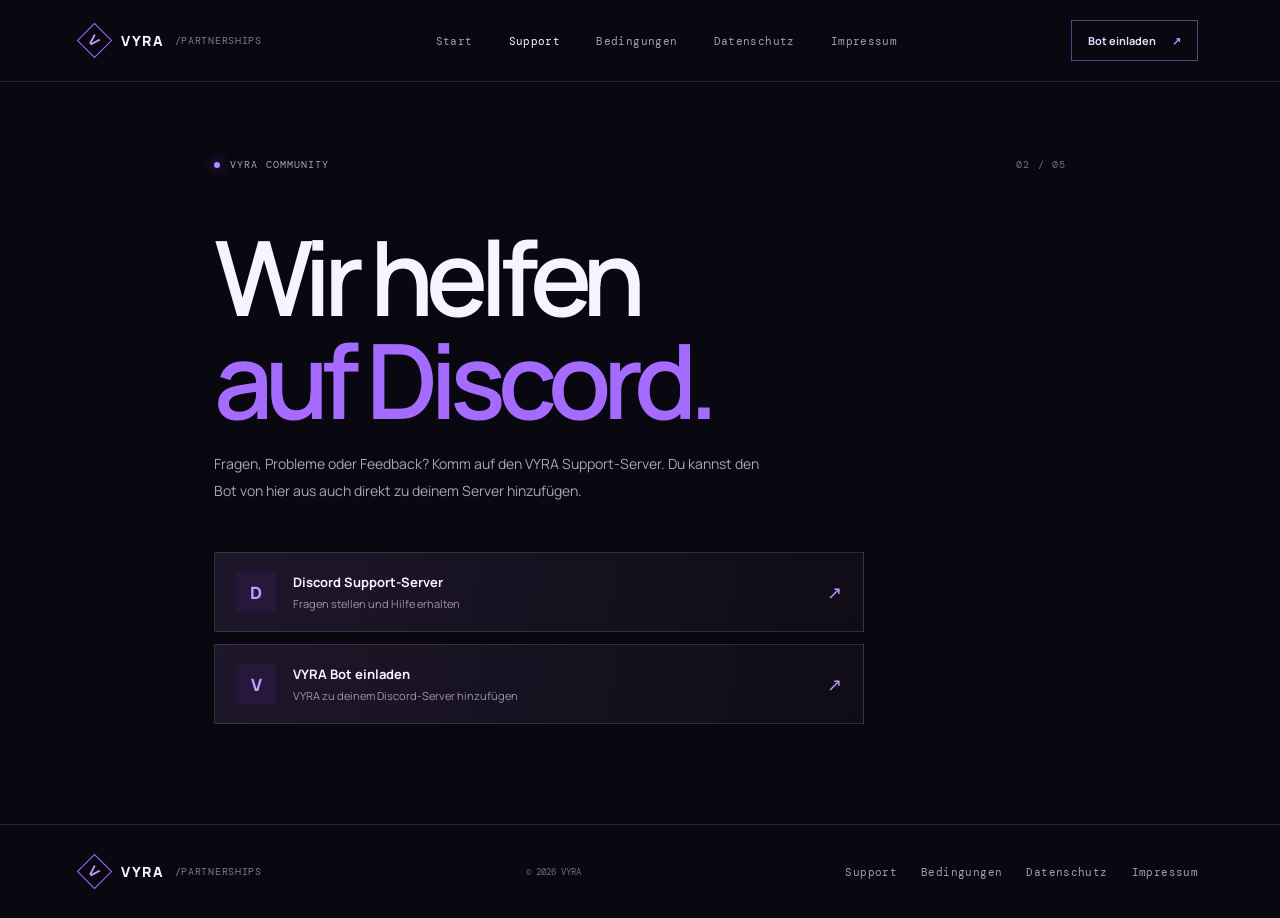
==== donate.html @ c7162ee7 "Add files via upload" ====
<!doctype html>
<html lang="de">
<head>
  <meta charset="utf-8">
  <meta name="viewport" content="width=device-width, initial-scale=1">
  <meta name="theme-color" content="#090710">
  <meta name="description" content="Erhalte Hilfe zu VYRA im offiziellen Discord-Support-Server oder lade den Bot auf deinen Server ein.">
  <meta name="robots" content="index,follow">
  <meta property="og:type" content="website">
  <meta property="og:title" content="Support VYRA">
  <meta property="og:description" content="Support-Server und Bot-Invite für VYRA.">
  <link rel="icon" type="image/webp" href="assets/vyra-avatar.webp">
  <title>Support VYRA</title>
  <link rel="preconnect" href="https://fonts.googleapis.com">
  <link rel="preconnect" href="https://fonts.gstatic.com" crossorigin>
  <link href="https://fonts.googleapis.com/css2?family=DM+Mono:wght@400;500&family=Manrope:wght@400;500;600;700;800&display=swap" rel="stylesheet">
  <link rel="stylesheet" href="styles.css">
  <script type="module" src="app.js"></script>
</head>
<body>
  <header class="site-header">
    <a class="wordmark" href="index.html" aria-label="VYRA Startseite"><span class="brand-mark">V</span> VYRA<span class="wordmark-light">/PARTNERSHIPS</span></a>
    <button class="menu-toggle" type="button" aria-expanded="false" aria-label="Menü öffnen"><span></span><span></span></button>
    <nav class="nav-links" aria-label="Hauptnavigation"><a href="index.html">Start</a><a class="active" href="donate.html">Support</a><a href="terms.html">Bedingungen</a><a href="privacy.html">Datenschutz</a><a href="impressum.html">Impressum</a></nav>
    <a class="header-cta" href="https://discord.com/oauth2/authorize?client_id=1557356839136534638" target="_blank" rel="noopener noreferrer">Bot einladen <span>↗</span></a>
  </header>
  <main class="subpage">
    <div class="subpage-top"><p class="eyebrow"><span class="status-dot"></span> VYRA COMMUNITY</p><span class="page-number">02 / 05</span></div>
    <h1>Wir helfen<br><span>auf Discord.</span></h1>
    <p class="lead">Fragen, Probleme oder Feedback? Komm auf den VYRA Support-Server. Du kannst den Bot von hier aus auch direkt zu deinem Server hinzufügen.</p>
    <div class="donation-list">
      <a class="donation-card" href="https://discord.gg/QHUNcKmzRb" target="_blank" rel="noopener noreferrer"><span class="donation-icon">D</span><span class="donation-info"><strong>Discord Support-Server</strong><small>Fragen stellen und Hilfe erhalten</small></span><span class="donation-arrow">↗</span></a>
      <a class="donation-card" href="https://discord.com/oauth2/authorize?client_id=1557356839136534638" target="_blank" rel="noopener noreferrer"><span class="donation-icon">V</span><span class="donation-info"><strong>VYRA Bot einladen</strong><small>VYRA zu deinem Discord-Server hinzufügen</small></span><span class="donation-arrow">↗</span></a>
    </div>
  </main>
  <footer class="site-footer"><a class="wordmark" href="index.html"><span class="brand-mark">V</span> VYRA<span class="wordmark-light">/PARTNERSHIPS</span></a><span class="copyright">© <span data-year></span> VYRA</span><div class="footer-links"><a href="donate.html">Support</a><a href="terms.html">Bedingungen</a><a href="privacy.html">Datenschutz</a><a href="impressum.html">Impressum</a></div></footer>
</body>
</html>
---- styles.css ----
:root{color-scheme:dark;--bg:#090710;--panel:#110e1a;--text:#f7f4ff;--muted:#a49eaf;--purple:#a56bff;--bright:#c195ff;--line:rgba(224,210,255,.15);--mono:"DM Mono",monospace;--sans:Manrope,Arial,sans-serif}*{box-sizing:border-box}html{scroll-behavior:smooth}body{margin:0;background:var(--bg);color:var(--text);font-family:var(--sans);-webkit-font-smoothing:antialiased}a{color:inherit;text-decoration:none}.site-header{height:82px;padding:0 6.4%;display:flex;align-items:center;justify-content:space-between;border-bottom:1px solid var(--line);position:relative;z-index:3}.wordmark{display:inline-flex;align-items:center;gap:9px;font-weight:800;letter-spacing:.12em;font-size:14px;white-space:nowrap}.brand-mark{display:grid;place-items:center;width:25px;height:25px;border:1px solid var(--purple);color:var(--bright);font-size:14px;transform:rotate(45deg);margin-right:5px}.brand-mark::first-letter{transform:rotate(-45deg)}.wordmark-light{font:10px var(--mono);letter-spacing:.07em;color:#817b8c;margin-left:1px}.nav-links{display:flex;gap:36px;align-items:center}.nav-links a,.footer-links a{font:11px var(--mono);letter-spacing:.035em;color:#a49eaf;transition:color .2s}.nav-links a:hover,.nav-links a.active,.footer-links a:hover{color:var(--text)}.header-cta{font-size:11px;font-weight:700;padding:12px 16px;border:1px solid rgba(181,137,255,.48);color:#e9dcff}.header-cta span,.button span{margin-left:14px;color:var(--bright)}.menu-toggle{display:none}.hero{min-height:690px;padding:80px 10.4% 78px;display:grid;grid-template-columns:1.02fr .98fr;align-items:center;position:relative;overflow:hidden}.hero::before{content:"";position:absolute;width:510px;height:510px;top:8%;right:7%;background:radial-gradient(circle,rgba(113,39,221,.13),transparent 67%);pointer-events:none}.hero-copy{position:relative;z-index:1;padding-bottom:10px}.eyebrow,.section-kicker,.page-number{font:10px var(--mono);letter-spacing:.11em;color:#aaa2b7}.eyebrow{display:flex;align-items:center;gap:10px}.status-dot{width:6px;height:6px;background:#ba89ff;box-shadow:0 0 13px #9a52ff;border-radius:50%}.hero h1,.subpage h1,.legal-page h1{font-size:clamp(58px,7.4vw,100px);line-height:.99;letter-spacing:-.075em;margin:31px 0 22px;font-weight:600}.hero h1 span,.subpage h1 span,.legal-page h1 span{color:var(--purple)}.hero-description{font-size:14px;color:#aaa4b4;line-height:1.9;max-width:390px}.hero-actions{display:flex;align-items:center;gap:28px;margin-top:34px}.button{display:inline-flex;align-items:center;justify-content:center;padding:15px 18px;font-size:11px;font-weight:700}.button-primary{background:#a66dff;color:#120a1d}.button-primary span{color:#281245}.text-link{font-size:11px;color:#e1dbe9}.text-link span{padding-left:8px;color:#bd91ff}.hero-note{margin-top:70px;display:flex;gap:13px;align-items:center;color:#777181;font:9px/1.9 var(--mono);letter-spacing:.1em}.note-line{width:34px;height:1px;background:var(--purple)}.hero-art-wrap{width:min(100%,455px);justify-self:end;position:relative;aspect-ratio:1/1;display:grid;place-items:center}.hero-art{width:76%;aspect-ratio:1;border-radius:50%;overflow:hidden;position:relative;z-index:1;box-shadow:0 0 65px rgba(111,40,224,.24)}.hero-art img{width:100%;height:100%;object-fit:cover;display:block}.orbit{position:absolute;border:1px solid rgba(182,135,255,.23);border-radius:50%;inset:1%}.orbit-two{inset:8%;border-style:dashed;border-color:rgba(188,145,255,.22);animation:spin 80s linear infinite}.art-label{position:absolute;bottom:3%;left:12%;right:12%;display:flex;justify-content:space-between;color:#888092;font:9px var(--mono);letter-spacing:.09em}.art-spark{position:absolute;right:7%;top:16%;font-size:29px;color:#c392ff;text-shadow:0 0 22px #a35eff}.hero-index{position:absolute;bottom:30px;right:6.4%;font:10px var(--mono);color:#827b8e}.hero-index span{color:var(--purple);padding:0 5px}.about{border-top:1px solid var(--line);padding:58px 10.4% 76px}.section-kicker{color:#857f8e}.section-kicker span{color:var(--purple);padding:0 7px}.about-body{display:grid;grid-template-columns:1fr .65fr;align-items:end;gap:12%;padding-top:28px}.about h2,.support-strip h2{font-weight:500;font-size:clamp(34px,4vw,51px);letter-spacing:-.06em;line-height:1.16;margin:0}.about h2 span{color:var(--purple)}.about-body>div p{font-size:13px;line-height:1.9;color:var(--muted);margin:0 0 20px;max-width:380px}.support-strip{min-height:285px;position:relative;overflow:hidden;background:#171020;padding:52px 10.4%;display:flex;align-items:center;justify-content:space-between}.support-strip .eyebrow{margin:0 0 18px;color:#a59bab}.support-strip h2{font-size:37px}.button-light{background:#eee5fa;color:#1b1225}.button-light span{color:#753ec1}.strip-orb{position:absolute;width:330px;height:330px;left:47%;top:-120px;border:1px solid rgba(172,119,255,.13);border-radius:50%;box-shadow:0 0 90px rgba(123,54,200,.13),inset 0 0 60px rgba(123,54,200,.08)}.site-footer{min-height:94px;padding:20px 6.4%;display:flex;align-items:center;justify-content:space-between;gap:20px;border-top:1px solid var(--line)}.copyright{font:9px var(--mono);color:#716b79}.footer-links{display:flex;gap:24px}.subpage,.legal-page{max-width:920px;min-height:calc(100vh - 176px);margin:auto;padding:76px 34px 100px}.subpage-top{display:flex;justify-content:space-between;align-items:center}.subpage-top .eyebrow{margin:0}.page-number{color:#766e81}.subpage h1,.legal-page h1{font-size:clamp(64px,9vw,104px);margin:54px 0 20px}.lead{max-width:560px;font-size:14px;line-height:1.9;color:#aaa4b4}.donation-list{max-width:650px;margin-top:48px;display:grid;gap:12px}.donation-card{display:flex;align-items:center;gap:17px;padding:19px 21px;border:1px solid var(--line);background:linear-gradient(100deg,rgba(33,25,46,.88),rgba(16,13,23,.86));transition:border-color .2s,transform .2s}.donation-card:hover{border-color:rgba(185,137,255,.75);transform:translateX(4px)}.donation-icon{width:40px;height:40px;display:grid;place-items:center;background:#26183a;color:#c49cff;font-size:17px;font-weight:800}.donation-icon.coffee{font-size:19px}.donation-info{display:grid;gap:5px}.donation-info strong{font-size:13px;font-weight:700}.donation-info small{font-size:11px;color:#9c95a5}.donation-arrow{margin-left:auto;color:#c392ff;font-size:18px}.donation-note{font-size:10px;color:#827b8d;line-height:1.8;max-width:600px;margin-top:18px}.donation-note span{color:var(--purple);padding-right:5px}.support-thanks{border-top:1px solid var(--line);margin-top:65px;padding-top:25px;display:flex;gap:16px;align-items:center}.thanks-spark{font-size:19px;color:#bc8bff}.support-thanks p{font-size:12px;line-height:1.8;color:#a39bac}.legal-page{max-width:860px}.legal-page h1{font-size:clamp(60px,8vw,88px)}.legal-content{max-width:740px;margin-top:52px;padding-top:20px;border-top:1px solid var(--line)}.legal-content p{font-size:12px;line-height:1.9;color:#aaa4b4;margin:0 0 19px}.legal-content>p:first-child{margin-bottom:34px;color:#c6bdcf}.legal-content h2{font-size:14px;font-weight:700;margin:30px 0 9px;letter-spacing:-.02em}.legal-content strong{color:#e5d6fa}@keyframes spin{to{transform:rotate(360deg)}}@media(max-width:760px){.site-header{height:70px;padding:0 6%}.wordmark{font-size:12px}.wordmark-light{font-size:8px}.brand-mark{width:22px;height:22px}.nav-links{gap:18px}.header-cta{font-size:10px;padding:10px}.hero{padding:70px 8% 85px;min-height:auto;grid-template-columns:1fr;gap:22px}.hero-copy{padding:0}.hero h1{font-size:clamp(63px,12vw,90px);margin-top:27px}.hero-art-wrap{width:min(78vw,410px);justify-self:center;grid-row:1;margin-bottom:18px}.hero-copy{grid-row:2}.hero-note{margin-top:45px}.hero-index{right:7%;bottom:24px}.about{padding:46px 8% 60px}.about-body{grid-template-columns:1fr;gap:22px}.about h2{font-size:43px}.support-strip{padding:42px 8%;min-height:250px}.support-strip h2{font-size:33px}.site-footer{padding:22px 6%;flex-wrap:wrap}.site-footer .copyright{order:3;width:100%}.subpage,.legal-page{padding:58px 7% 80px;min-height:calc(100vh - 160px)}.subpage h1,.legal-page h1{margin-top:45px}.donation-list{margin-top:37px}}@media(max-width:520px){.site-header{justify-content:space-between}.header-cta{display:none}.menu-toggle{display:flex;flex-direction:column;gap:5px;order:3;background:none;border:0;padding:8px}.menu-toggle span{width:21px;height:1px;background:#d9c7f3}.nav-links{display:none;position:absolute;top:69px;left:0;right:0;padding:20px 7%;background:#100d17;border-bottom:1px solid var(--line);flex-direction:column;align-items:flex-start;gap:20px}.nav-links.open{display:flex}.hero-art-wrap{width:min(86vw,365px)}.hero h1{font-size:66px}.hero-description{font-size:13px}.hero-actions{gap:17px;flex-wrap:wrap}.button{padding:14px 15px}.about h2{font-size:38px}.support-strip{align-items:flex-start;justify-content:center;flex-direction:column;gap:24px}.support-strip h2{font-size:32px}.footer-links{gap:15px}.footer-links a{font-size:10px}.site-footer>.wordmark{width:100%}.donation-card{padding:16px 14px;gap:12px}.donation-info small{font-size:10px}.legal-content{margin-top:39px}.legal-content p{font-size:11px}}@media(prefers-reduced-motion:reduce){*,*::before,*::after{scroll-behavior:auto!important;animation-duration:.01ms!important;animation-iteration-count:1!important;transition-duration:.01ms!important}}

@media (max-width: 1100px) {
  .site-header { padding-inline: 5%; gap: 20px; }
  .nav-links { gap: 22px; }
  .hero { padding-inline: 7%; column-gap: 3%; }
  .about, .support-strip { padding-inline: 7%; }
  .hero h1 { font-size: clamp(58px, 7vw, 78px); }
}

@media (max-width: 900px) {
  .site-header { height: 74px; }
  .menu-toggle { display: flex; flex-direction: column; gap: 5px; order: 2; background: none; border: 1px solid var(--line); padding: 10px; cursor: pointer; }
  .menu-toggle span { width: 20px; height: 1px; background: #d9c7f3; }
  .nav-links { display: none; position: absolute; top: calc(100% + 1px); right: 5%; width: min(320px, 90vw); padding: 22px; background: #100d17; border: 1px solid var(--line); box-shadow: 0 18px 42px rgba(0,0,0,.35); flex-direction: column; align-items: stretch; gap: 0; }
  .nav-links.open { display: flex; }
  .nav-links a { padding: 14px 4px; border-bottom: 1px solid var(--line); }
  .nav-links a:last-child { border-bottom: 0; }
  .header-cta { order: 3; }
  .hero { min-height: 620px; padding-block: 64px 72px; }
  .hero h1 { font-size: clamp(54px, 6.3vw, 68px); }
  .hero-art-wrap { width: min(100%, 370px); }
}

@media (max-width: 760px) {
  .hero { min-height: 0; padding: 42px 7% 82px; gap: 12px; }
  .hero-art-wrap { grid-row: 1; width: min(76vw, 340px); margin: 0 auto 12px; }
  .hero-copy { grid-row: 2; max-width: 620px; margin-inline: auto; width: 100%; }
  .hero h1 { font-size: clamp(52px, 9vw, 68px); margin: 23px 0 18px; }
  .hero-description { max-width: 52ch; font-size: 15px; line-height: 1.8; }
  .hero-actions { gap: 20px; margin-top: 27px; }
  .hero-note { margin-top: 36px; }
  .hero-index { bottom: 24px; }
  .about { padding: 46px 7% 56px; }
  .about-body { grid-template-columns: 1fr; gap: 18px; padding-top: 24px; }
  .about h2 { max-width: 16ch; font-size: clamp(36px, 7vw, 46px); }
  .about-body > div p { max-width: 58ch; font-size: 14px; }
  .support-strip { min-height: 0; padding: 42px 7%; gap: 28px; }
  .support-strip h2 { font-size: clamp(31px, 6vw, 38px); }
  .subpage, .legal-page { min-height: 0; padding: 54px 7% 76px; }
  .subpage h1, .legal-page h1 { margin: 38px 0 18px; font-size: clamp(56px, 9vw, 76px); }
  .lead { font-size: 15px; }
  .donation-list { margin-top: 34px; }
  .legal-content { margin-top: 40px; }
  .legal-content p { font-size: 13px; line-height: 1.85; }
  .legal-content h2 { margin-top: 28px; }
  .site-footer { padding: 25px 7%; row-gap: 18px; }
}

@media (max-width: 560px) {
  .site-header { height: 68px; padding-inline: 6%; }
  .wordmark { gap: 7px; font-size: 12px; }
  .wordmark-light { font-size: 8px; }
  .brand-mark { width: 21px; height: 21px; margin-right: 3px; }
  .header-cta { display: none; }
  .nav-links { top: calc(100% + 1px); right: 6%; }
  .hero { padding: 30px 6% 76px; }
  .hero-art-wrap { width: min(82vw, 310px); margin-bottom: 7px; }
  .hero h1 { font-size: clamp(43px, 11.5vw, 58px); line-height: 1.02; letter-spacing: -.065em; }
  .eyebrow { font-size: 9px; letter-spacing: .07em; }
  .hero-description { font-size: 14px; }
  .hero-actions { align-items: flex-start; flex-direction: column; gap: 19px; }
  .button { min-height: 48px; padding: 14px 17px; font-size: 12px; }
  .text-link { padding: 4px 0; }
  .hero-note { margin-top: 30px; }
  .hero-index { right: 6%; }
  .art-label { font-size: 8px; }
  .about { padding: 40px 6% 48px; }
  .about h2 { font-size: clamp(34px, 8vw, 42px); }
  .support-strip { padding: 36px 6%; align-items: flex-start; flex-direction: column; gap: 22px; }
  .site-footer { padding: 23px 6%; }
  .site-footer > .wordmark { width: 100%; }
  .site-footer .copyright { order: 3; width: 100%; }
  .footer-links { flex-wrap: wrap; gap: 14px 20px; }
  .subpage, .legal-page { padding: 40px 6% 60px; }
  .subpage-top { align-items: flex-start; gap: 12px; }
  .subpage-top .eyebrow { max-width: 75%; line-height: 1.7; }
  .page-number { font-size: 9px; white-space: nowrap; }
  .subpage h1, .legal-page h1 { font-size: clamp(49px, 12vw, 68px); margin-top: 34px; }
  .lead { font-size: 14px; line-height: 1.8; }
  .donation-card { min-height: 78px; padding: 14px 13px; gap: 12px; }
  .donation-icon { flex: 0 0 38px; width: 38px; height: 38px; }
  .donation-info { min-width: 0; }
  .donation-info strong { font-size: 12px; }
  .donation-info small { font-size: 10px; line-height: 1.5; }
  .donation-note { font-size: 11px; }
  .support-thanks { margin-top: 44px; }
  .legal-content { margin-top: 32px; }
  .legal-content p { font-size: 12px; }
  .legal-content h2 { font-size: 14px; }
}

@media (max-width: 360px) {
  .wordmark-light { display: none; }
  .hero h1 { font-size: 43px; }
  .hero-art-wrap { width: 86vw; }
  .hero-actions .button { width: 100%; }
  .footer-links { gap: 12px 16px; }
}

.features { padding: 8px 10.4% 76px; }
.feature-grid { display: grid; grid-template-columns: repeat(3, minmax(0, 1fr)); gap: 16px; margin-top: 26px; }
.feature-card { min-height: 220px; position: relative; padding: 27px 24px; border: 1px solid var(--line); background: linear-gradient(145deg, rgba(26,20,37,.88), rgba(13,11,19,.9)); }
.feature-number { color: #a99bb9; font: 9px var(--mono); letter-spacing: .1em; }
.feature-card h3 { margin: 34px 0 11px; font-size: clamp(17px, 1.8vw, 21px); line-height: 1.3; font-weight: 600; letter-spacing: -.035em; }
.feature-card p { max-width: 34ch; margin: 0; color: var(--muted); font-size: 12px; line-height: 1.8; }
.feature-upcoming { border-color: rgba(165,107,255,.38); background: linear-gradient(145deg, rgba(47,29,68,.6), rgba(16,13,23,.9)); }
.coming-soon { display: inline-block; margin-top: 18px; color: var(--bright); font: 9px var(--mono); letter-spacing: .08em; }
.upcoming-addition { margin-top: 22px; padding-top: 20px; border-top: 1px solid var(--line); }
.upcoming-addition h4 { margin: 10px 0 7px; font-size: 15px; font-weight: 600; letter-spacing: -.025em; }
.upcoming-addition p { font-size: 11px; }
@media (max-width: 1100px) { .features { padding-inline: 7%; } }
@media (max-width: 760px) { .features { padding: 6px 7% 58px; } .feature-grid { grid-template-columns: 1fr; gap: 12px; margin-top: 21px; } .feature-card { min-height: 0; padding: 22px; } .feature-card h3 { margin-top: 22px; font-size: 20px; } .feature-card p { max-width: 55ch; font-size: 13px; } }
@media (max-width: 560px) { .features { padding: 4px 6% 48px; } .feature-grid { gap: 10px; } .feature-card { padding: 20px; } }
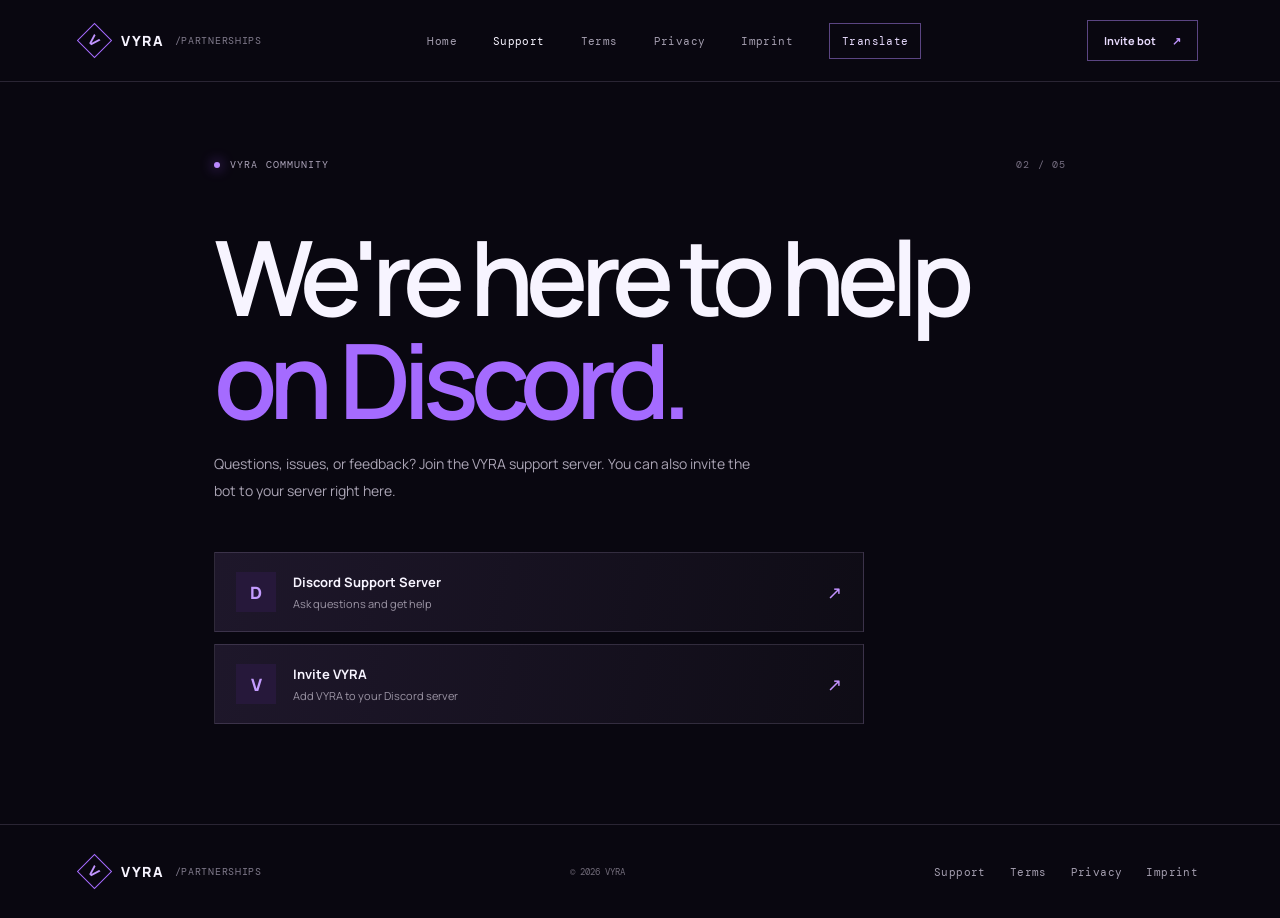
==== commit 2e2ce4b0: "Add files via upload" ====
--- a/donate.html
+++ b/donate.html
@@ -1,14 +1,14 @@
 <!doctype html>
-<html lang="de">
+<html lang="en">
 <head>
   <meta charset="utf-8">
   <meta name="viewport" content="width=device-width, initial-scale=1">
   <meta name="theme-color" content="#090710">
-  <meta name="description" content="Erhalte Hilfe zu VYRA im offiziellen Discord-Support-Server oder lade den Bot auf deinen Server ein.">
+  <meta name="description" content="Get help with VYRA in the official Discord support server, or invite the bot to your server.">
   <meta name="robots" content="index,follow">
   <meta property="og:type" content="website">
   <meta property="og:title" content="Support VYRA">
-  <meta property="og:description" content="Support-Server und Bot-Invite für VYRA.">
+  <meta property="og:description" content="VYRA support server and bot invite.">
   <link rel="icon" type="image/webp" href="assets/vyra-avatar.webp">
   <title>Support VYRA</title>
   <link rel="preconnect" href="https://fonts.googleapis.com">
@@ -19,20 +19,20 @@
 </head>
 <body>
   <header class="site-header">
-    <a class="wordmark" href="index.html" aria-label="VYRA Startseite"><span class="brand-mark">V</span> VYRA<span class="wordmark-light">/PARTNERSHIPS</span></a>
-    <button class="menu-toggle" type="button" aria-expanded="false" aria-label="Menü öffnen"><span></span><span></span></button>
-    <nav class="nav-links" aria-label="Hauptnavigation"><a href="index.html">Start</a><a class="active" href="donate.html">Support</a><a href="terms.html">Bedingungen</a><a href="privacy.html">Datenschutz</a><a href="impressum.html">Impressum</a></nav>
-    <a class="header-cta" href="https://discord.com/oauth2/authorize?client_id=1557356839136534638" target="_blank" rel="noopener noreferrer">Bot einladen <span>↗</span></a>
+    <a class="wordmark" href="index.html" aria-label="VYRA home"><span class="brand-mark">V</span> VYRA<span class="wordmark-light">/PARTNERSHIPS</span></a>
+    <button class="menu-toggle" type="button" aria-expanded="false" aria-label="Open menu"><span></span><span></span></button>
+    <nav class="nav-links" aria-label="Main navigation"><a href="index.html">Home</a><a class="active" href="donate.html">Support</a><a href="terms.html">Terms</a><a href="privacy.html">Privacy</a><a href="impressum.html">Imprint</a><div class="translation-control"><button class="translate-toggle" type="button" aria-expanded="false" aria-controls="google_translate_element">Translate</button><div id="google_translate_element" class="translation-widget" hidden></div></div></nav>
+    <a class="header-cta" href="https://discord.com/oauth2/authorize?client_id=1557356839136534638" target="_blank" rel="noopener noreferrer">Invite bot <span>↗</span></a>
   </header>
   <main class="subpage">
     <div class="subpage-top"><p class="eyebrow"><span class="status-dot"></span> VYRA COMMUNITY</p><span class="page-number">02 / 05</span></div>
-    <h1>Wir helfen<br><span>auf Discord.</span></h1>
-    <p class="lead">Fragen, Probleme oder Feedback? Komm auf den VYRA Support-Server. Du kannst den Bot von hier aus auch direkt zu deinem Server hinzufügen.</p>
+    <h1>We're here to help<br><span>on Discord.</span></h1>
+    <p class="lead">Questions, issues, or feedback? Join the VYRA support server. You can also invite the bot to your server right here.</p>
     <div class="donation-list">
-      <a class="donation-card" href="https://discord.gg/QHUNcKmzRb" target="_blank" rel="noopener noreferrer"><span class="donation-icon">D</span><span class="donation-info"><strong>Discord Support-Server</strong><small>Fragen stellen und Hilfe erhalten</small></span><span class="donation-arrow">↗</span></a>
-      <a class="donation-card" href="https://discord.com/oauth2/authorize?client_id=1557356839136534638" target="_blank" rel="noopener noreferrer"><span class="donation-icon">V</span><span class="donation-info"><strong>VYRA Bot einladen</strong><small>VYRA zu deinem Discord-Server hinzufügen</small></span><span class="donation-arrow">↗</span></a>
+      <a class="donation-card" href="https://discord.gg/QHUNcKmzRb" target="_blank" rel="noopener noreferrer"><span class="donation-icon">D</span><span class="donation-info"><strong>Discord Support Server</strong><small>Ask questions and get help</small></span><span class="donation-arrow">↗</span></a>
+      <a class="donation-card" href="https://discord.com/oauth2/authorize?client_id=1557356839136534638" target="_blank" rel="noopener noreferrer"><span class="donation-icon">V</span><span class="donation-info"><strong>Invite VYRA</strong><small>Add VYRA to your Discord server</small></span><span class="donation-arrow">↗</span></a>
     </div>
   </main>
-  <footer class="site-footer"><a class="wordmark" href="index.html"><span class="brand-mark">V</span> VYRA<span class="wordmark-light">/PARTNERSHIPS</span></a><span class="copyright">© <span data-year></span> VYRA</span><div class="footer-links"><a href="donate.html">Support</a><a href="terms.html">Bedingungen</a><a href="privacy.html">Datenschutz</a><a href="impressum.html">Impressum</a></div></footer>
+  <footer class="site-footer"><a class="wordmark" href="index.html"><span class="brand-mark">V</span> VYRA<span class="wordmark-light">/PARTNERSHIPS</span></a><span class="copyright">© <span data-year></span> VYRA</span><div class="footer-links"><a href="donate.html">Support</a><a href="terms.html">Terms</a><a href="privacy.html">Privacy</a><a href="impressum.html">Imprint</a></div></footer>
 </body>
 </html>
--- a/styles.css
+++ b/styles.css
@@ -1,4 +1,4 @@
-:root{color-scheme:dark;--bg:#090710;--panel:#110e1a;--text:#f7f4ff;--muted:#a49eaf;--purple:#a56bff;--bright:#c195ff;--line:rgba(224,210,255,.15);--mono:"DM Mono",monospace;--sans:Manrope,Arial,sans-serif}*{box-sizing:border-box}html{scroll-behavior:smooth}body{margin:0;background:var(--bg);color:var(--text);font-family:var(--sans);-webkit-font-smoothing:antialiased}a{color:inherit;text-decoration:none}.site-header{height:82px;padding:0 6.4%;display:flex;align-items:center;justify-content:space-between;border-bottom:1px solid var(--line);position:relative;z-index:3}.wordmark{display:inline-flex;align-items:center;gap:9px;font-weight:800;letter-spacing:.12em;font-size:14px;white-space:nowrap}.brand-mark{display:grid;place-items:center;width:25px;height:25px;border:1px solid var(--purple);color:var(--bright);font-size:14px;transform:rotate(45deg);margin-right:5px}.brand-mark::first-letter{transform:rotate(-45deg)}.wordmark-light{font:10px var(--mono);letter-spacing:.07em;color:#817b8c;margin-left:1px}.nav-links{display:flex;gap:36px;align-items:center}.nav-links a,.footer-links a{font:11px var(--mono);letter-spacing:.035em;color:#a49eaf;transition:color .2s}.nav-links a:hover,.nav-links a.active,.footer-links a:hover{color:var(--text)}.header-cta{font-size:11px;font-weight:700;padding:12px 16px;border:1px solid rgba(181,137,255,.48);color:#e9dcff}.header-cta span,.button span{margin-left:14px;color:var(--bright)}.menu-toggle{display:none}.hero{min-height:690px;padding:80px 10.4% 78px;display:grid;grid-template-columns:1.02fr .98fr;align-items:center;position:relative;overflow:hidden}.hero::before{content:"";position:absolute;width:510px;height:510px;top:8%;right:7%;background:radial-gradient(circle,rgba(113,39,221,.13),transparent 67%);pointer-events:none}.hero-copy{position:relative;z-index:1;padding-bottom:10px}.eyebrow,.section-kicker,.page-number{font:10px var(--mono);letter-spacing:.11em;color:#aaa2b7}.eyebrow{display:flex;align-items:center;gap:10px}.status-dot{width:6px;height:6px;background:#ba89ff;box-shadow:0 0 13px #9a52ff;border-radius:50%}.hero h1,.subpage h1,.legal-page h1{font-size:clamp(58px,7.4vw,100px);line-height:.99;letter-spacing:-.075em;margin:31px 0 22px;font-weight:600}.hero h1 span,.subpage h1 span,.legal-page h1 span{color:var(--purple)}.hero-description{font-size:14px;color:#aaa4b4;line-height:1.9;max-width:390px}.hero-actions{display:flex;align-items:center;gap:28px;margin-top:34px}.button{display:inline-flex;align-items:center;justify-content:center;padding:15px 18px;font-size:11px;font-weight:700}.button-primary{background:#a66dff;color:#120a1d}.button-primary span{color:#281245}.text-link{font-size:11px;color:#e1dbe9}.text-link span{padding-left:8px;color:#bd91ff}.hero-note{margin-top:70px;display:flex;gap:13px;align-items:center;color:#777181;font:9px/1.9 var(--mono);letter-spacing:.1em}.note-line{width:34px;height:1px;background:var(--purple)}.hero-art-wrap{width:min(100%,455px);justify-self:end;position:relative;aspect-ratio:1/1;display:grid;place-items:center}.hero-art{width:76%;aspect-ratio:1;border-radius:50%;overflow:hidden;position:relative;z-index:1;box-shadow:0 0 65px rgba(111,40,224,.24)}.hero-art img{width:100%;height:100%;object-fit:cover;display:block}.orbit{position:absolute;border:1px solid rgba(182,135,255,.23);border-radius:50%;inset:1%}.orbit-two{inset:8%;border-style:dashed;border-color:rgba(188,145,255,.22);animation:spin 80s linear infinite}.art-label{position:absolute;bottom:3%;left:12%;right:12%;display:flex;justify-content:space-between;color:#888092;font:9px var(--mono);letter-spacing:.09em}.art-spark{position:absolute;right:7%;top:16%;font-size:29px;color:#c392ff;text-shadow:0 0 22px #a35eff}.hero-index{position:absolute;bottom:30px;right:6.4%;font:10px var(--mono);color:#827b8e}.hero-index span{color:var(--purple);padding:0 5px}.about{border-top:1px solid var(--line);padding:58px 10.4% 76px}.section-kicker{color:#857f8e}.section-kicker span{color:var(--purple);padding:0 7px}.about-body{display:grid;grid-template-columns:1fr .65fr;align-items:end;gap:12%;padding-top:28px}.about h2,.support-strip h2{font-weight:500;font-size:clamp(34px,4vw,51px);letter-spacing:-.06em;line-height:1.16;margin:0}.about h2 span{color:var(--purple)}.about-body>div p{font-size:13px;line-height:1.9;color:var(--muted);margin:0 0 20px;max-width:380px}.support-strip{min-height:285px;position:relative;overflow:hidden;background:#171020;padding:52px 10.4%;display:flex;align-items:center;justify-content:space-between}.support-strip .eyebrow{margin:0 0 18px;color:#a59bab}.support-strip h2{font-size:37px}.button-light{background:#eee5fa;color:#1b1225}.button-light span{color:#753ec1}.strip-orb{position:absolute;width:330px;height:330px;left:47%;top:-120px;border:1px solid rgba(172,119,255,.13);border-radius:50%;box-shadow:0 0 90px rgba(123,54,200,.13),inset 0 0 60px rgba(123,54,200,.08)}.site-footer{min-height:94px;padding:20px 6.4%;display:flex;align-items:center;justify-content:space-between;gap:20px;border-top:1px solid var(--line)}.copyright{font:9px var(--mono);color:#716b79}.footer-links{display:flex;gap:24px}.subpage,.legal-page{max-width:920px;min-height:calc(100vh - 176px);margin:auto;padding:76px 34px 100px}.subpage-top{display:flex;justify-content:space-between;align-items:center}.subpage-top .eyebrow{margin:0}.page-number{color:#766e81}.subpage h1,.legal-page h1{font-size:clamp(64px,9vw,104px);margin:54px 0 20px}.lead{max-width:560px;font-size:14px;line-height:1.9;color:#aaa4b4}.donation-list{max-width:650px;margin-top:48px;display:grid;gap:12px}.donation-card{display:flex;align-items:center;gap:17px;padding:19px 21px;border:1px solid var(--line);background:linear-gradient(100deg,rgba(33,25,46,.88),rgba(16,13,23,.86));transition:border-color .2s,transform .2s}.donation-card:hover{border-color:rgba(185,137,255,.75);transform:translateX(4px)}.donation-icon{width:40px;height:40px;display:grid;place-items:center;background:#26183a;color:#c49cff;font-size:17px;font-weight:800}.donation-icon.coffee{font-size:19px}.donation-info{display:grid;gap:5px}.donation-info strong{font-size:13px;font-weight:700}.donation-info small{font-size:11px;color:#9c95a5}.donation-arrow{margin-left:auto;color:#c392ff;font-size:18px}.donation-note{font-size:10px;color:#827b8d;line-height:1.8;max-width:600px;margin-top:18px}.donation-note span{color:var(--purple);padding-right:5px}.support-thanks{border-top:1px solid var(--line);margin-top:65px;padding-top:25px;display:flex;gap:16px;align-items:center}.thanks-spark{font-size:19px;color:#bc8bff}.support-thanks p{font-size:12px;line-height:1.8;color:#a39bac}.legal-page{max-width:860px}.legal-page h1{font-size:clamp(60px,8vw,88px)}.legal-content{max-width:740px;margin-top:52px;padding-top:20px;border-top:1px solid var(--line)}.legal-content p{font-size:12px;line-height:1.9;color:#aaa4b4;margin:0 0 19px}.legal-content>p:first-child{margin-bottom:34px;color:#c6bdcf}.legal-content h2{font-size:14px;font-weight:700;margin:30px 0 9px;letter-spacing:-.02em}.legal-content strong{color:#e5d6fa}@keyframes spin{to{transform:rotate(360deg)}}@media(max-width:760px){.site-header{height:70px;padding:0 6%}.wordmark{font-size:12px}.wordmark-light{font-size:8px}.brand-mark{width:22px;height:22px}.nav-links{gap:18px}.header-cta{font-size:10px;padding:10px}.hero{padding:70px 8% 85px;min-height:auto;grid-template-columns:1fr;gap:22px}.hero-copy{padding:0}.hero h1{font-size:clamp(63px,12vw,90px);margin-top:27px}.hero-art-wrap{width:min(78vw,410px);justify-self:center;grid-row:1;margin-bottom:18px}.hero-copy{grid-row:2}.hero-note{margin-top:45px}.hero-index{right:7%;bottom:24px}.about{padding:46px 8% 60px}.about-body{grid-template-columns:1fr;gap:22px}.about h2{font-size:43px}.support-strip{padding:42px 8%;min-height:250px}.support-strip h2{font-size:33px}.site-footer{padding:22px 6%;flex-wrap:wrap}.site-footer .copyright{order:3;width:100%}.subpage,.legal-page{padding:58px 7% 80px;min-height:calc(100vh - 160px)}.subpage h1,.legal-page h1{margin-top:45px}.donation-list{margin-top:37px}}@media(max-width:520px){.site-header{justify-content:space-between}.header-cta{display:none}.menu-toggle{display:flex;flex-direction:column;gap:5px;order:3;background:none;border:0;padding:8px}.menu-toggle span{width:21px;height:1px;background:#d9c7f3}.nav-links{display:none;position:absolute;top:69px;left:0;right:0;padding:20px 7%;background:#100d17;border-bottom:1px solid var(--line);flex-direction:column;align-items:flex-start;gap:20px}.nav-links.open{display:flex}.hero-art-wrap{width:min(86vw,365px)}.hero h1{font-size:66px}.hero-description{font-size:13px}.hero-actions{gap:17px;flex-wrap:wrap}.button{padding:14px 15px}.about h2{font-size:38px}.support-strip{align-items:flex-start;justify-content:center;flex-direction:column;gap:24px}.support-strip h2{font-size:32px}.footer-links{gap:15px}.footer-links a{font-size:10px}.site-footer>.wordmark{width:100%}.donation-card{padding:16px 14px;gap:12px}.donation-info small{font-size:10px}.legal-content{margin-top:39px}.legal-content p{font-size:11px}}@media(prefers-reduced-motion:reduce){*,*::before,*::after{scroll-behavior:auto!important;animation-duration:.01ms!important;animation-iteration-count:1!important;transition-duration:.01ms!important}}
+:root{color-scheme:dark;--bg:#090710;--panel:#110e1a;--text:#f7f4ff;--muted:#a49eaf;--purple:#a56bff;--bright:#c195ff;--line:rgba(224,210,255,.15);--mono:"DM Mono",monospace;--sans:Manrope,Arial,sans-serif}*{box-sizing:border-box}html{scroll-behavior:smooth}body{margin:0;background:var(--bg);color:var(--text);font-family:var(--sans);-webkit-font-smoothing:antialiased}a{color:inherit;text-decoration:none}.site-header{height:82px;padding:0 6.4%;display:flex;align-items:center;justify-content:space-between;border-bottom:1px solid var(--line);position:relative;z-index:3}.wordmark{display:inline-flex;align-items:center;gap:9px;font-weight:800;letter-spacing:.12em;font-size:14px;white-space:nowrap}.brand-mark{display:grid;place-items:center;width:25px;height:25px;border:1px solid var(--purple);color:var(--bright);font-size:14px;transform:rotate(45deg);margin-right:5px}.brand-mark::first-letter{transform:rotate(-45deg)}.wordmark-light{font:10px var(--mono);letter-spacing:.07em;color:#817b8c;margin-left:1px}.nav-links{display:flex;gap:36px;align-items:center}.nav-links a,.footer-links a{font:11px var(--mono);letter-spacing:.035em;color:#a49eaf;transition:color .2s}.nav-links a:hover,.nav-links a.active,.footer-links a:hover{color:var(--text)}.translation-control{position:relative;display:flex;align-items:center}.translate-toggle{font:11px var(--mono);color:#e9dcff;letter-spacing:.035em;background:transparent;border:1px solid rgba(181,137,255,.48);padding:10px 12px;cursor:pointer}.translate-toggle:hover,.translate-toggle:focus-visible{border-color:var(--bright);color:#fff}.translation-widget{position:absolute;z-index:8;right:0;top:calc(100% + 9px);min-width:220px;padding:12px;background:#100d17;border:1px solid var(--line);box-shadow:0 18px 42px rgba(0,0,0,.4);color:var(--muted);font:11px var(--sans)}.translation-widget[hidden]{display:none}.translation-widget .goog-te-combo{width:100%;margin:0!important;padding:9px;background:#171020;border:1px solid var(--line);color:var(--text);font:12px var(--sans)}.translation-widget .goog-te-gadget{color:var(--muted)!important;font:10px var(--sans)!important}.translation-widget .goog-logo-link{color:var(--muted)!important;font-size:10px!important}.header-cta{font-size:11px;font-weight:700;padding:12px 16px;border:1px solid rgba(181,137,255,.48);color:#e9dcff}.header-cta span,.button span{margin-left:14px;color:var(--bright)}.menu-toggle{display:none}.hero{min-height:690px;padding:80px 10.4% 78px;display:grid;grid-template-columns:1.02fr .98fr;align-items:center;position:relative;overflow:hidden}.hero::before{content:"";position:absolute;width:510px;height:510px;top:8%;right:7%;background:radial-gradient(circle,rgba(113,39,221,.13),transparent 67%);pointer-events:none}.hero-copy{position:relative;z-index:1;padding-bottom:10px}.eyebrow,.section-kicker,.page-number{font:10px var(--mono);letter-spacing:.11em;color:#aaa2b7}.eyebrow{display:flex;align-items:center;gap:10px}.status-dot{width:6px;height:6px;background:#ba89ff;box-shadow:0 0 13px #9a52ff;border-radius:50%}.hero h1,.subpage h1,.legal-page h1{font-size:clamp(58px,7.4vw,100px);line-height:.99;letter-spacing:-.075em;margin:31px 0 22px;font-weight:600}.hero h1 span,.subpage h1 span,.legal-page h1 span{color:var(--purple)}.hero-description{font-size:14px;color:#aaa4b4;line-height:1.9;max-width:390px}.hero-actions{display:flex;align-items:center;gap:28px;margin-top:34px}.button{display:inline-flex;align-items:center;justify-content:center;padding:15px 18px;font-size:11px;font-weight:700}.button-primary{background:#a66dff;color:#120a1d}.button-primary span{color:#281245}.text-link{font-size:11px;color:#e1dbe9}.text-link span{padding-left:8px;color:#bd91ff}.hero-note{margin-top:70px;display:flex;gap:13px;align-items:center;color:#777181;font:9px/1.9 var(--mono);letter-spacing:.1em}.note-line{width:34px;height:1px;background:var(--purple)}.hero-art-wrap{width:min(100%,455px);justify-self:end;position:relative;aspect-ratio:1/1;display:grid;place-items:center}.hero-art{width:76%;aspect-ratio:1;border-radius:50%;overflow:hidden;position:relative;z-index:1;box-shadow:0 0 65px rgba(111,40,224,.24)}.hero-art img{width:100%;height:100%;object-fit:cover;display:block}.orbit{position:absolute;border:1px solid rgba(182,135,255,.23);border-radius:50%;inset:1%}.orbit-two{inset:8%;border-style:dashed;border-color:rgba(188,145,255,.22);animation:spin 80s linear infinite}.art-label{position:absolute;bottom:3%;left:12%;right:12%;display:flex;justify-content:space-between;color:#888092;font:9px var(--mono);letter-spacing:.09em}.art-spark{position:absolute;right:7%;top:16%;font-size:29px;color:#c392ff;text-shadow:0 0 22px #a35eff}.hero-index{position:absolute;bottom:30px;right:6.4%;font:10px var(--mono);color:#827b8e}.hero-index span{color:var(--purple);padding:0 5px}.about{border-top:1px solid var(--line);padding:58px 10.4% 76px}.section-kicker{color:#857f8e}.section-kicker span{color:var(--purple);padding:0 7px}.about-body{display:grid;grid-template-columns:1fr .65fr;align-items:end;gap:12%;padding-top:28px}.about h2,.support-strip h2{font-weight:500;font-size:clamp(34px,4vw,51px);letter-spacing:-.06em;line-height:1.16;margin:0}.about h2 span{color:var(--purple)}.about-body>div p{font-size:13px;line-height:1.9;color:var(--muted);margin:0 0 20px;max-width:380px}.support-strip{min-height:285px;position:relative;overflow:hidden;background:#171020;padding:52px 10.4%;display:flex;align-items:center;justify-content:space-between}.support-strip .eyebrow{margin:0 0 18px;color:#a59bab}.support-strip h2{font-size:37px}.button-light{background:#eee5fa;color:#1b1225}.button-light span{color:#753ec1}.strip-orb{position:absolute;width:330px;height:330px;left:47%;top:-120px;border:1px solid rgba(172,119,255,.13);border-radius:50%;box-shadow:0 0 90px rgba(123,54,200,.13),inset 0 0 60px rgba(123,54,200,.08)}.site-footer{min-height:94px;padding:20px 6.4%;display:flex;align-items:center;justify-content:space-between;gap:20px;border-top:1px solid var(--line)}.copyright{font:9px var(--mono);color:#716b79}.footer-links{display:flex;gap:24px}.subpage,.legal-page{max-width:920px;min-height:calc(100vh - 176px);margin:auto;padding:76px 34px 100px}.subpage-top{display:flex;justify-content:space-between;align-items:center}.subpage-top .eyebrow{margin:0}.page-number{color:#766e81}.subpage h1,.legal-page h1{font-size:clamp(64px,9vw,104px);margin:54px 0 20px}.lead{max-width:560px;font-size:14px;line-height:1.9;color:#aaa4b4}.donation-list{max-width:650px;margin-top:48px;display:grid;gap:12px}.donation-card{display:flex;align-items:center;gap:17px;padding:19px 21px;border:1px solid var(--line);background:linear-gradient(100deg,rgba(33,25,46,.88),rgba(16,13,23,.86));transition:border-color .2s,transform .2s}.donation-card:hover{border-color:rgba(185,137,255,.75);transform:translateX(4px)}.donation-icon{width:40px;height:40px;display:grid;place-items:center;background:#26183a;color:#c49cff;font-size:17px;font-weight:800}.donation-icon.coffee{font-size:19px}.donation-info{display:grid;gap:5px}.donation-info strong{font-size:13px;font-weight:700}.donation-info small{font-size:11px;color:#9c95a5}.donation-arrow{margin-left:auto;color:#c392ff;font-size:18px}.donation-note{font-size:10px;color:#827b8d;line-height:1.8;max-width:600px;margin-top:18px}.donation-note span{color:var(--purple);padding-right:5px}.support-thanks{border-top:1px solid var(--line);margin-top:65px;padding-top:25px;display:flex;gap:16px;align-items:center}.thanks-spark{font-size:19px;color:#bc8bff}.support-thanks p{font-size:12px;line-height:1.8;color:#a39bac}.legal-page{max-width:860px}.legal-page h1{font-size:clamp(60px,8vw,88px)}.legal-content{max-width:740px;margin-top:52px;padding-top:20px;border-top:1px solid var(--line)}.legal-content p{font-size:12px;line-height:1.9;color:#aaa4b4;margin:0 0 19px}.legal-content>p:first-child{margin-bottom:34px;color:#c6bdcf}.legal-content h2{font-size:14px;font-weight:700;margin:30px 0 9px;letter-spacing:-.02em}.legal-content strong{color:#e5d6fa}@keyframes spin{to{transform:rotate(360deg)}}@media(max-width:760px){.site-header{height:70px;padding:0 6%}.wordmark{font-size:12px}.wordmark-light{font-size:8px}.brand-mark{width:22px;height:22px}.nav-links{gap:18px}.header-cta{font-size:10px;padding:10px}.hero{padding:70px 8% 85px;min-height:auto;grid-template-columns:1fr;gap:22px}.hero-copy{padding:0}.hero h1{font-size:clamp(63px,12vw,90px);margin-top:27px}.hero-art-wrap{width:min(78vw,410px);justify-self:center;grid-row:1;margin-bottom:18px}.hero-copy{grid-row:2}.hero-note{margin-top:45px}.hero-index{right:7%;bottom:24px}.about{padding:46px 8% 60px}.about-body{grid-template-columns:1fr;gap:22px}.about h2{font-size:43px}.support-strip{padding:42px 8%;min-height:250px}.support-strip h2{font-size:33px}.site-footer{padding:22px 6%;flex-wrap:wrap}.site-footer .copyright{order:3;width:100%}.subpage,.legal-page{padding:58px 7% 80px;min-height:calc(100vh - 160px)}.subpage h1,.legal-page h1{margin-top:45px}.donation-list{margin-top:37px}}@media(max-width:520px){.site-header{justify-content:space-between}.header-cta{display:none}.menu-toggle{display:flex;flex-direction:column;gap:5px;order:3;background:none;border:0;padding:8px}.menu-toggle span{width:21px;height:1px;background:#d9c7f3}.nav-links{display:none;position:absolute;top:69px;left:0;right:0;padding:20px 7%;background:#100d17;border-bottom:1px solid var(--line);flex-direction:column;align-items:flex-start;gap:20px}.nav-links.open{display:flex}.hero-art-wrap{width:min(86vw,365px)}.hero h1{font-size:66px}.hero-description{font-size:13px}.hero-actions{gap:17px;flex-wrap:wrap}.button{padding:14px 15px}.about h2{font-size:38px}.support-strip{align-items:flex-start;justify-content:center;flex-direction:column;gap:24px}.support-strip h2{font-size:32px}.footer-links{gap:15px}.footer-links a{font-size:10px}.site-footer>.wordmark{width:100%}.donation-card{padding:16px 14px;gap:12px}.donation-info small{font-size:10px}.legal-content{margin-top:39px}.legal-content p{font-size:11px}}@media(prefers-reduced-motion:reduce){*,*::before,*::after{scroll-behavior:auto!important;animation-duration:.01ms!important;animation-iteration-count:1!important;transition-duration:.01ms!important}}
 
 @media (max-width: 1100px) {
   .site-header { padding-inline: 5%; gap: 20px; }
